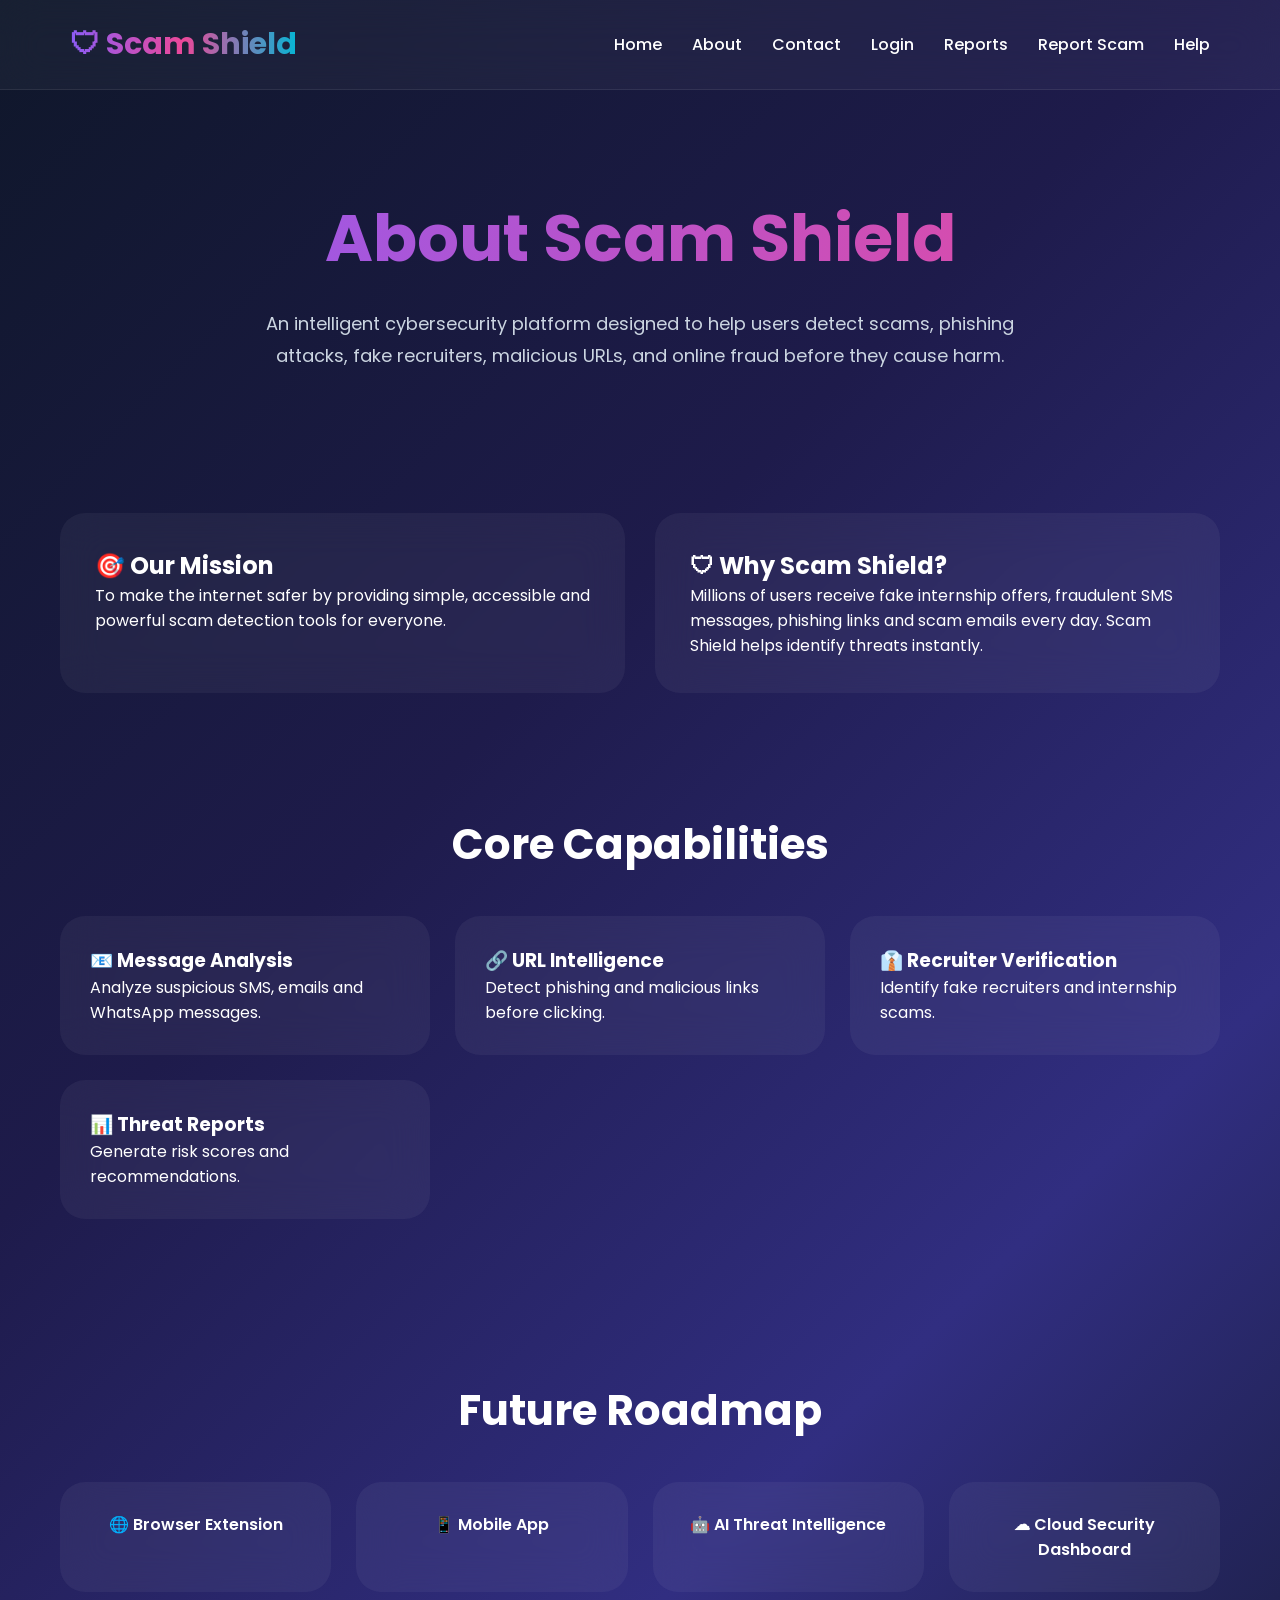
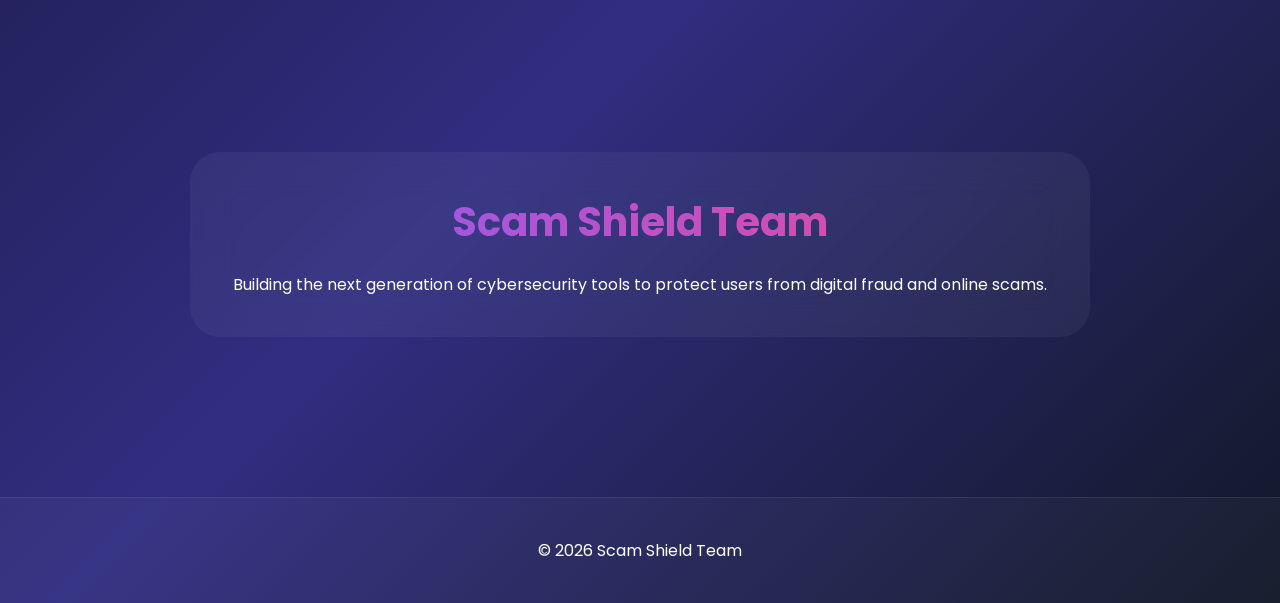
==== html/about.html @ 59c580b1 "Add files via upload" ====
<!DOCTYPE html>
<html lang="en">

<head>

<meta charset="UTF-8">
<meta name="viewport" content="width=device-width, initial-scale=1.0">

<title>About | Scam Shield</title>

<link rel="stylesheet" href="../css/style.css">
<link rel="stylesheet" href="../css/about.css">

<link href="https://fonts.googleapis.com/css2?family=Poppins:wght@300;400;500;600;700&display=swap" rel="stylesheet">

</head>

<body>

<nav class="navbar">

<div class="logo">
🛡 Scam Shield
</div>

<ul class="nav-links">

<li><a href="index.html">Home</a></li>

<li><a href="about.html">About</a></li>

<li><a href="contact.html">Contact</a></li>

<li><a href="login.html">Login</a></li>
<li><a href="reports.html">Reports</a></li>
<li><a href="report-scam.html">Report Scam</a></li>
<li><a href="help.html">Help</a></li>
</ul>

</nav>

<section class="about-hero">

<h1>About Scam Shield</h1>

<p>

An intelligent cybersecurity platform designed to help
users detect scams, phishing attacks, fake recruiters,
malicious URLs, and online fraud before they cause harm.

</p>

</section>

<section class="mission-section">

<div class="mission-card">

<h2>🎯 Our Mission</h2>

<p>

To make the internet safer by providing simple,
accessible and powerful scam detection tools for everyone.

</p>

</div>

<div class="mission-card">

<h2>🛡 Why Scam Shield?</h2>

<p>

Millions of users receive fake internship offers,
fraudulent SMS messages, phishing links and scam emails
every day. Scam Shield helps identify threats instantly.

</p>

</div>

</section>

<section class="features-section">

<h2>Core Capabilities</h2>

<div class="feature-grid">

<div class="feature-box">

<h3>📧 Message Analysis</h3>

<p>

Analyze suspicious SMS, emails and WhatsApp messages.

</p>

</div>

<div class="feature-box">

<h3>🔗 URL Intelligence</h3>

<p>

Detect phishing and malicious links before clicking.

</p>

</div>

<div class="feature-box">

<h3>👔 Recruiter Verification</h3>

<p>

Identify fake recruiters and internship scams.

</p>

</div>

<div class="feature-box">

<h3>📊 Threat Reports</h3>

<p>

Generate risk scores and recommendations.

</p>

</div>

</div>

</section>

<section class="roadmap-section">

<h2>Future Roadmap</h2>

<div class="roadmap-grid">

<div class="roadmap-card">
🌐 Browser Extension
</div>

<div class="roadmap-card">
📱 Mobile App
</div>

<div class="roadmap-card">
🤖 AI Threat Intelligence
</div>

<div class="roadmap-card">
☁ Cloud Security Dashboard
</div>

</div>

</section>

<section class="team-section">

<div class="team-card">

<h2>Scam Shield Team</h2>

<p>

Building the next generation of cybersecurity tools
to protect users from digital fraud and online scams.

</p>

</div>

</section>

<footer>

<p>

© 2026 Scam Shield Team

</p>

</footer>

</body>

</html>
---- css/style.css ----
/* =========================
   GLOBAL SETTINGS
========================= */

*{
margin:0;
padding:0;
box-sizing:border-box;
font-family:'Poppins',sans-serif;
}

html{
scroll-behavior:smooth;
}

body{

background:
linear-gradient(
135deg,
#0f172a 0%,
#1e1b4b 35%,
#312e81 65%,
#111827 100%
);

color:white;

min-height:100vh;

overflow-x:hidden;

position:relative;

}

/* =========================
   GLOWING BACKGROUND
========================= */

.bg-animation{

position:fixed;

top:0;
left:0;

width:100%;
height:100%;

z-index:-10;

overflow:hidden;

}

.bg-animation::before{

content:"";

position:absolute;

width:550px;
height:550px;

background:#8b5cf6;

border-radius:50%;

filter:blur(180px);

top:-150px;
left:-150px;

opacity:.35;

animation:float1 12s ease-in-out infinite alternate;

}

.bg-animation::after{

content:"";

position:absolute;

width:500px;
height:500px;

background:#ec4899;

border-radius:50%;

filter:blur(180px);

bottom:-150px;
right:-150px;

opacity:.30;

animation:float2 14s ease-in-out infinite alternate;

}

.orb{

position:fixed;

border-radius:50%;

filter:blur(140px);

z-index:-10;

}

.orb1{

width:250px;
height:250px;

background:#06b6d4;

left:8%;
top:45%;

opacity:.22;

}

.orb2{

width:300px;
height:300px;

background:#a855f7;

right:10%;
top:12%;

opacity:.20;

}

.orb3{

width:260px;
height:260px;

background:#f472b6;

left:45%;
bottom:8%;

opacity:.18;

}

/* =========================
   NAVBAR
========================= */

.navbar{

display:flex;

justify-content:space-between;

align-items:center;

padding:22px 70px;

background:
rgba(255,255,255,.04);

backdrop-filter:blur(20px);

border-bottom:
1px solid rgba(255,255,255,.08);

position:sticky;

top:0;

z-index:1000;

}

.logo{

font-size:30px;

font-weight:700;

background:
linear-gradient(
90deg,
#8b5cf6,
#ec4899,
#06b6d4
);

-webkit-background-clip:text;
-webkit-text-fill-color:transparent;

}

.nav-links{

display:flex;

gap:30px;

list-style:none;

}

.nav-links a{

text-decoration:none;

color:white;

font-weight:500;

transition:.3s;

}

.nav-links a:hover{

color:#ec4899;

}

/* =========================
   HERO SECTION
========================= */

.hero{

padding:130px 20px;

text-align:center;

}

.hero h1{

font-size:75px;

line-height:1.2;

margin-bottom:25px;

background:
linear-gradient(
90deg,
#ffffff,
#d8b4fe,
#f9a8d4
);

-webkit-background-clip:text;
-webkit-text-fill-color:transparent;

}

.hero p{

max-width:850px;

margin:auto;

font-size:20px;

line-height:1.8;

color:#cbd5e1;

}

.hero-buttons{

display:flex;

justify-content:center;

gap:20px;

margin-top:40px;

flex-wrap:wrap;

}

/* =========================
   BUTTONS
========================= */

.primary-btn{

padding:16px 36px;

border:none;

border-radius:50px;

cursor:pointer;

font-size:16px;

font-weight:600;

background:
linear-gradient(
135deg,
#8b5cf6,
#ec4899
);

color:white;

box-shadow:
0 0 25px rgba(236,72,153,.35);

transition:.35s;

}

.primary-btn:hover{

transform:
translateY(-5px);

}

.secondary-btn{

padding:16px 36px;

border:none;

border-radius:50px;

cursor:pointer;

font-size:16px;

font-weight:600;

background:
rgba(255,255,255,.08);

color:white;

backdrop-filter:blur(20px);

transition:.35s;

}

.secondary-btn:hover{

transform:
translateY(-5px);

}

/* =========================
   STATS
========================= */

.stats{

display:grid;

grid-template-columns:
repeat(auto-fit,minmax(250px,1fr));

gap:25px;

padding:70px;

}

.stat-card{

padding:35px;

border-radius:25px;

background:
rgba(255,255,255,.05);

backdrop-filter:blur(20px);

border:
1px solid rgba(255,255,255,.08);

text-align:center;

transition:.35s;

}

.stat-card:hover{

transform:
translateY(-10px);

box-shadow:
0 0 30px rgba(139,92,246,.25);

}

.stat-card h2{

font-size:42px;

margin-bottom:10px;

}

.stat-card p{

color:#cbd5e1;

}

/* =========================
   FEATURES
========================= */

.features{

padding:80px 60px;

}

.features h2{

text-align:center;

font-size:45px;

margin-bottom:50px;

}

.feature-grid{

display:grid;

grid-template-columns:
repeat(auto-fit,minmax(280px,1fr));

gap:25px;

}

.feature-card{

padding:30px;

border-radius:25px;

background:
rgba(255,255,255,.05);

backdrop-filter:blur(20px);

border:
1px solid rgba(255,255,255,.08);

transition:.35s;

}

.feature-card:hover{

transform:
translateY(-10px);

box-shadow:
0 0 30px rgba(236,72,153,.18);

}

.feature-card h3{

margin-bottom:15px;

font-size:22px;

}

.feature-card p{

color:#cbd5e1;

line-height:1.7;

}

/* =========================
   FOOTER
========================= */

footer{

margin-top:80px;

padding:40px;

text-align:center;

border-top:
1px solid rgba(255,255,255,.08);

background:
rgba(255,255,255,.03);

}

/* =========================
   ANIMATIONS
========================= */

@keyframes float1{

from{

transform:
translate(0px,0px);

}

to{

transform:
translate(100px,100px);

}

}

@keyframes float2{

from{

transform:
translate(0px,0px);

}

to{

transform:
translate(-100px,-100px);

}

}

/* =========================
   RESPONSIVE
========================= */

@media(max-width:768px){

.navbar{

padding:20px;

flex-direction:column;

gap:15px;

}

.nav-links{

flex-wrap:wrap;

justify-content:center;

}

.hero h1{

font-size:50px;

}

.hero p{

font-size:16px;

}

.stats{

padding:30px;

}

.features{

padding:50px 25px;

}

}
---- css/about.css ----
.about-hero{

padding:100px 20px;

text-align:center;

}

.about-hero h1{

font-size:65px;

margin-bottom:20px;

background:
linear-gradient(
90deg,
#8b5cf6,
#ec4899
);

-webkit-background-clip:text;
-webkit-text-fill-color:transparent;

}

.about-hero p{

max-width:800px;

margin:auto;

font-size:18px;

color:#cbd5e1;

line-height:1.8;

}

.mission-section{

display:grid;

grid-template-columns:
repeat(auto-fit,minmax(350px,1fr));

gap:30px;

padding:40px 60px;

}

.mission-card{

padding:35px;

border-radius:25px;

background:
rgba(255,255,255,.05);

backdrop-filter:blur(20px);

}

.features-section{

padding:80px 60px;

}

.features-section h2{

text-align:center;

font-size:42px;

margin-bottom:40px;

}

.feature-grid{

display:grid;

grid-template-columns:
repeat(auto-fit,minmax(280px,1fr));

gap:25px;

}

.feature-box{

padding:30px;

border-radius:25px;

background:
rgba(255,255,255,.05);

backdrop-filter:blur(20px);

transition:.3s;

}

.feature-box:hover{

transform:translateY(-10px);

}

.roadmap-section{

padding:80px 60px;

}

.roadmap-section h2{

text-align:center;

font-size:42px;

margin-bottom:40px;

}

.roadmap-grid{

display:grid;

grid-template-columns:
repeat(auto-fit,minmax(250px,1fr));

gap:25px;

}

.roadmap-card{

padding:30px;

border-radius:25px;

text-align:center;

font-weight:600;

background:
rgba(255,255,255,.05);

backdrop-filter:blur(20px);

}

.team-section{

padding:80px 60px;

}

.team-card{

max-width:900px;

margin:auto;

padding:40px;

border-radius:30px;

text-align:center;

background:
rgba(255,255,255,.05);

backdrop-filter:blur(20px);

}

.team-card h2{

margin-bottom:20px;

font-size:40px;

background:
linear-gradient(
90deg,
#8b5cf6,
#ec4899
);

-webkit-background-clip:text;
-webkit-text-fill-color:transparent;

}
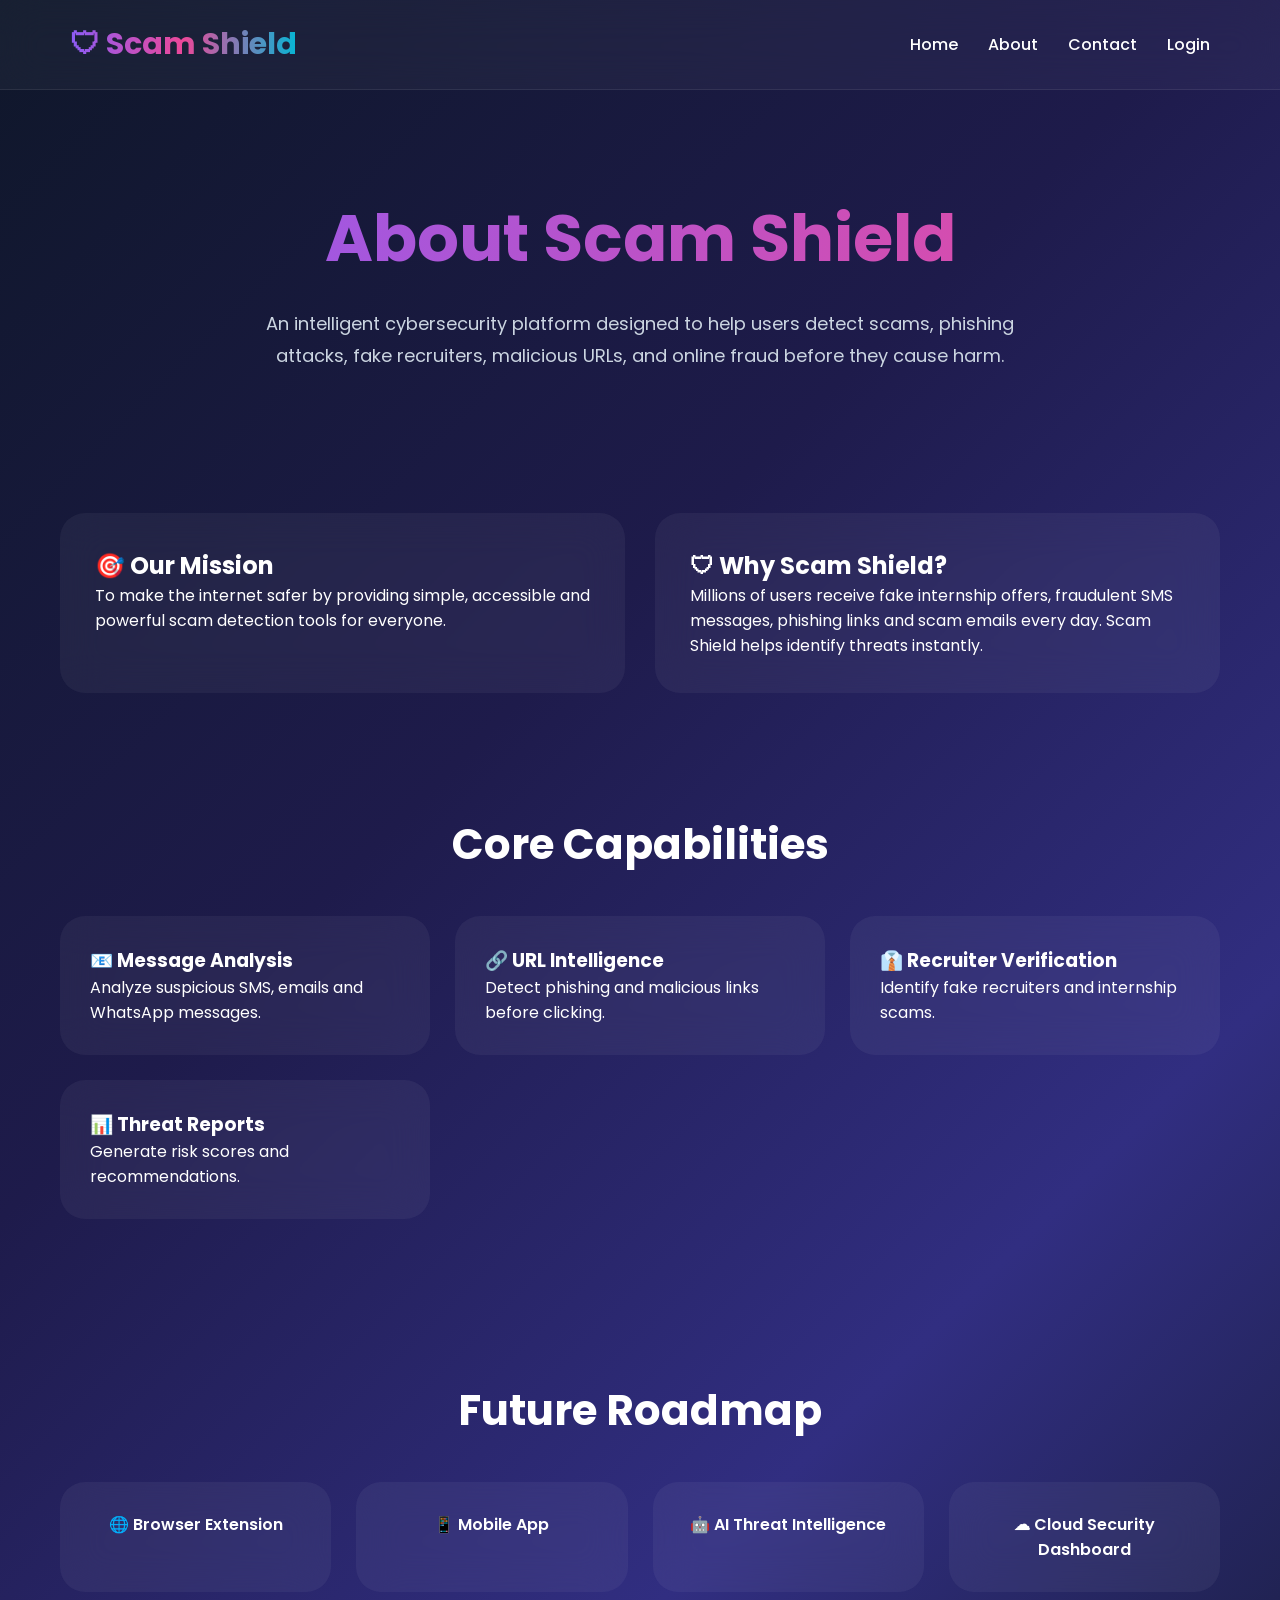
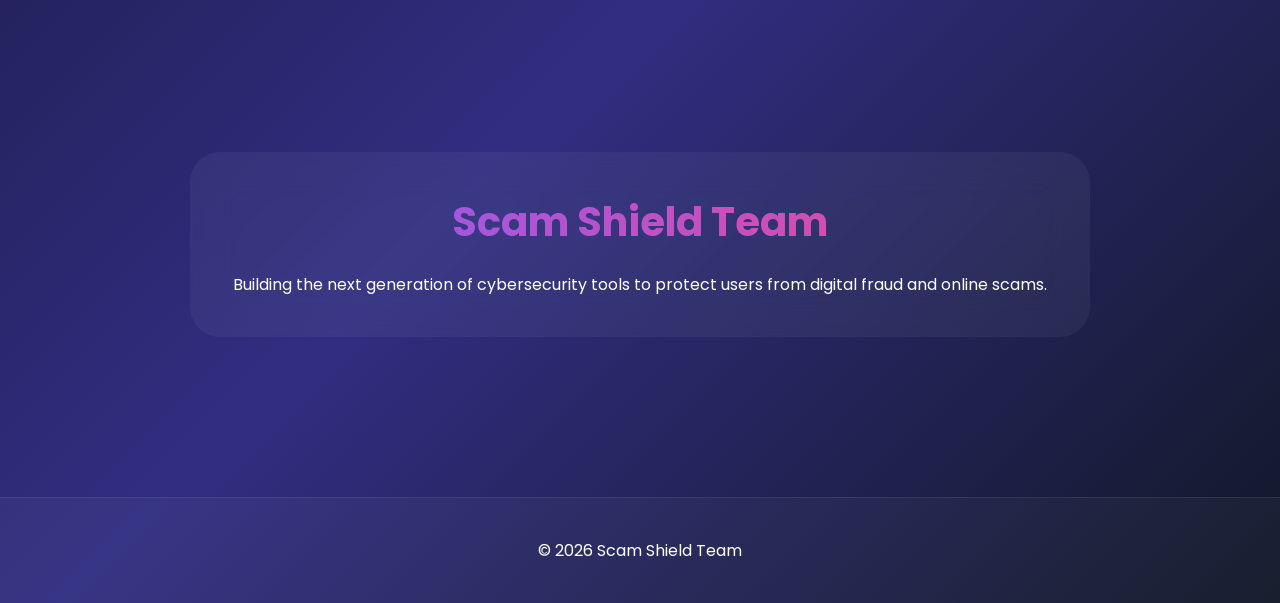
==== commit e6357be5: "Fix HTML formatting and remove unnecessary characters" ====
--- a/html/about.html
+++ b/html/about.html
@@ -32,9 +32,8 @@
 <li><a href="contact.html">Contact</a></li>
 
 <li><a href="login.html">Login</a></li>
-<li><a href="reports.html">Reports</a></li>
-<li><a href="report-scam.html">Report Scam</a></li>
-<li><a href="help.html">Help</a></li>
+
+
 </ul>
 
 </nav>
@@ -197,4 +196,4 @@
 
 </body>
 
-</html>+</html>
